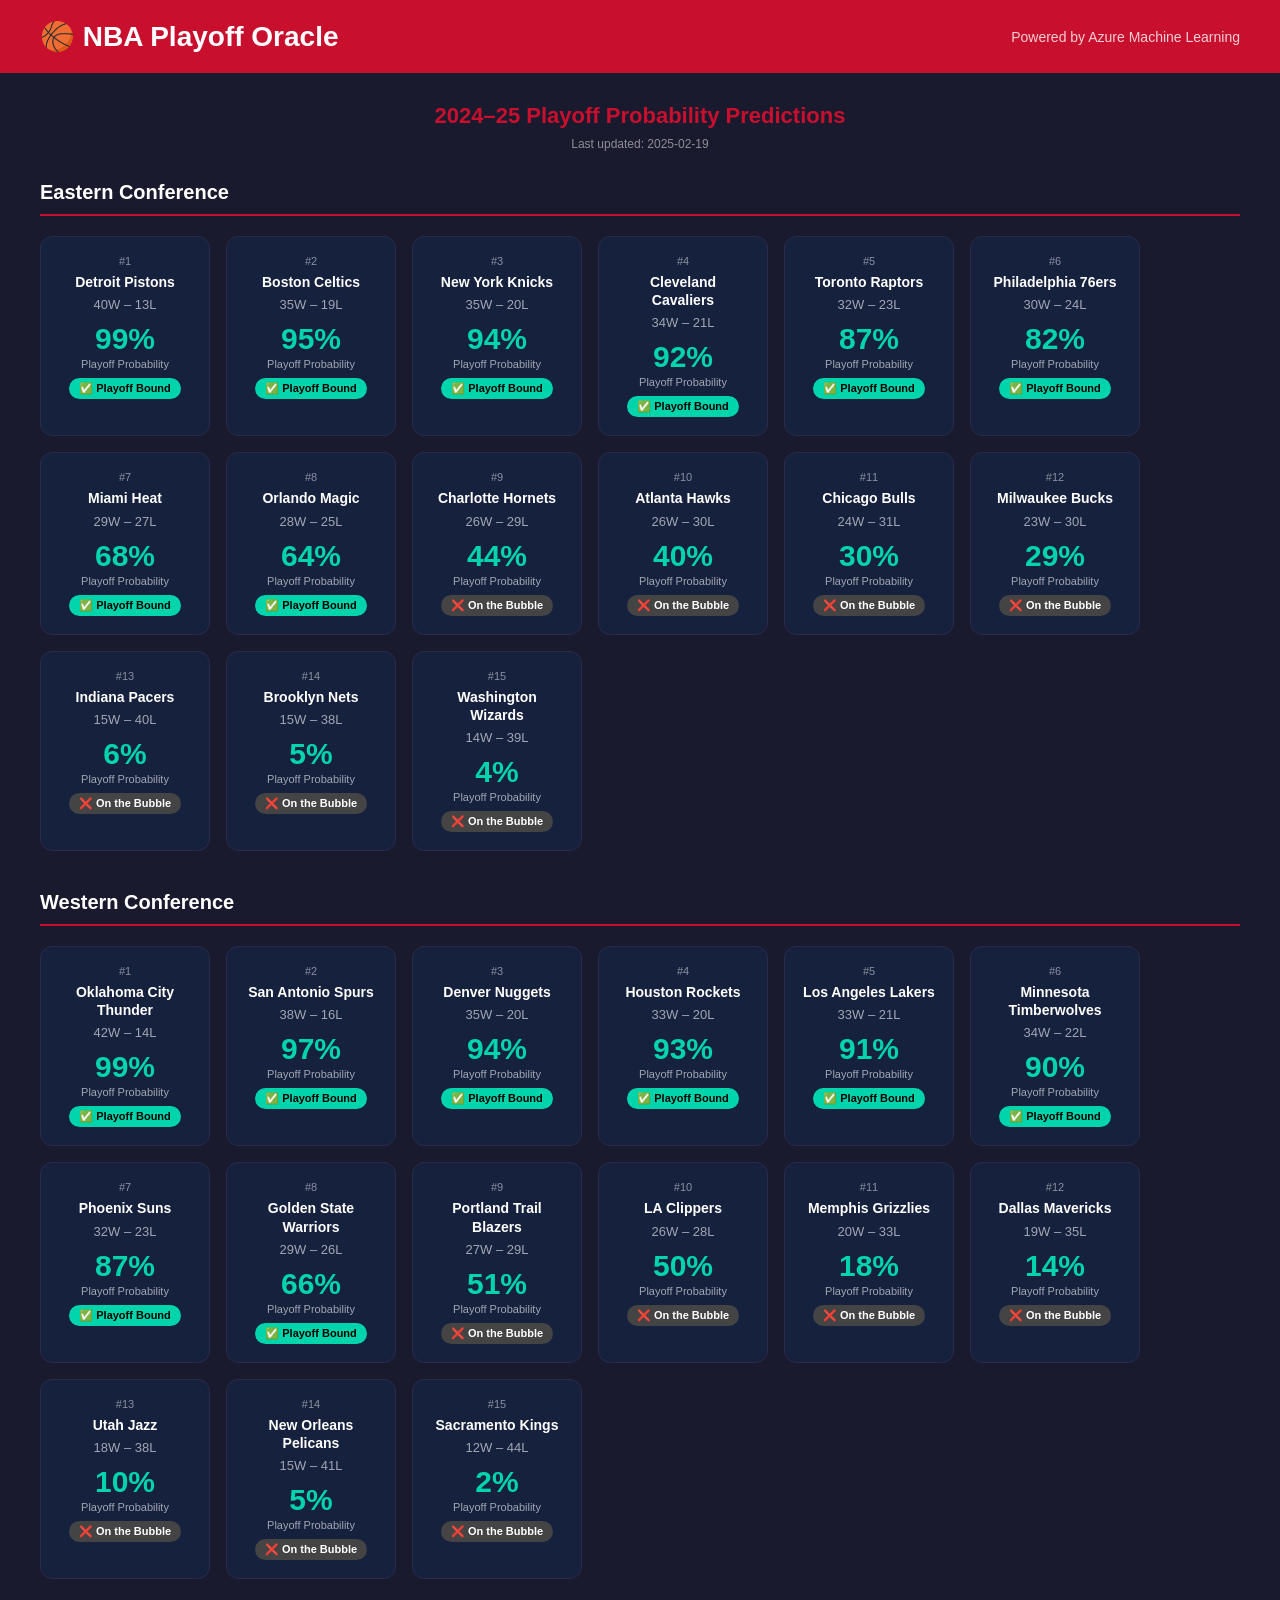
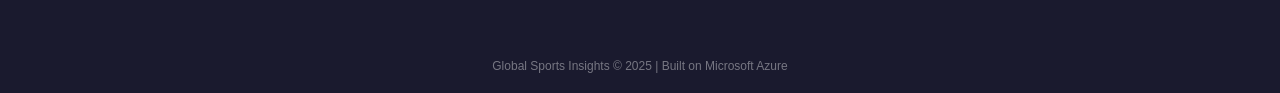
==== index.html @ 1d0e0ab2 "Initial commit - NBA Oracle" ====
<!DOCTYPE html>
<html lang="en">
<head>
  <meta charset="UTF-8" />
  <meta name="viewport" content="width=device-width, initial-scale=1.0"/>
  <title>NBA Playoff Oracle</title>
  <link rel="stylesheet" href="style.css" />
</head>
<body>
  <header>
    <div class="navbar">
      <h1 class="logo">🏀 NBA Playoff Oracle</h1>
      <p class="tagline">Powered by Azure Machine Learning</p>
    </div>
  </header>

  <main>
    <h2 class="section-title">2024–25 Playoff Probability Predictions</h2>
    <p id="last-updated" class="last-updated"></p>
    <div id="predictions-container">
      <p style="text-align:center;">Loading predictions...</p>
    </div>
  </main>

  <footer>
    <p>Global Sports Insights © 2025 | Built on Microsoft Azure</p>
  </footer>

  <script src="app.js"></script>
</body>
</html>
---- style.css ----
* { margin: 0; padding: 0; box-sizing: border-box; }

body {
  font-family: 'Arial', sans-serif;
  background-color: #1a1a2e;
  color: #ffffff;
}

.navbar {
  background-color: #c8102e;
  padding: 20px 40px;
  display: flex;
  justify-content: space-between;
  align-items: center;
}

.logo { font-size: 28px; font-weight: bold; }
.tagline { font-size: 14px; opacity: 0.8; }

.section-title {
  text-align: center;
  padding: 30px 30px 8px;
  font-size: 22px;
  color: #c8102e;
}

.last-updated {
  text-align: center;
  font-size: 12px;
  opacity: 0.5;
  margin-bottom: 10px;
}

.conference-section {
  padding: 20px 40px;
}

.conf-title {
  font-size: 20px;
  color: #ffffff;
  border-bottom: 2px solid #c8102e;
  padding-bottom: 10px;
  margin-bottom: 20px;
}

.cards-grid {
  display: flex;
  flex-wrap: wrap;
  gap: 16px;
}

.team-card {
  background-color: #16213e;
  border: 1px solid #2a2a4a;
  border-radius: 12px;
  padding: 18px;
  width: 170px;
  text-align: center;
  transition: border-color 0.2s;
}

.team-card:hover {
  border-color: #c8102e;
}

.team-rank {
  font-size: 11px;
  opacity: 0.5;
  margin-bottom: 6px;
}

.team-card h3 {
  font-size: 14px;
  margin-bottom: 6px;
  line-height: 1.3;
}

.record {
  font-size: 13px;
  opacity: 0.6;
  margin-bottom: 10px;
}

.probability {
  font-size: 30px;
  font-weight: bold;
  color: #00d4aa;
}

.prob-label {
  font-size: 11px;
  opacity: 0.6;
  margin-top: 2px;
  margin-bottom: 8px;
}

.badge {
  display: inline-block;
  padding: 4px 10px;
  border-radius: 20px;
  font-size: 11px;
  font-weight: bold;
}

.likely { background-color: #00d4aa; color: #000; }
.unlikely { background-color: #444; color: #fff; }

footer {
  text-align: center;
  padding: 20px;
  margin-top: 40px;
  font-size: 12px;
  opacity: 0.4;
}
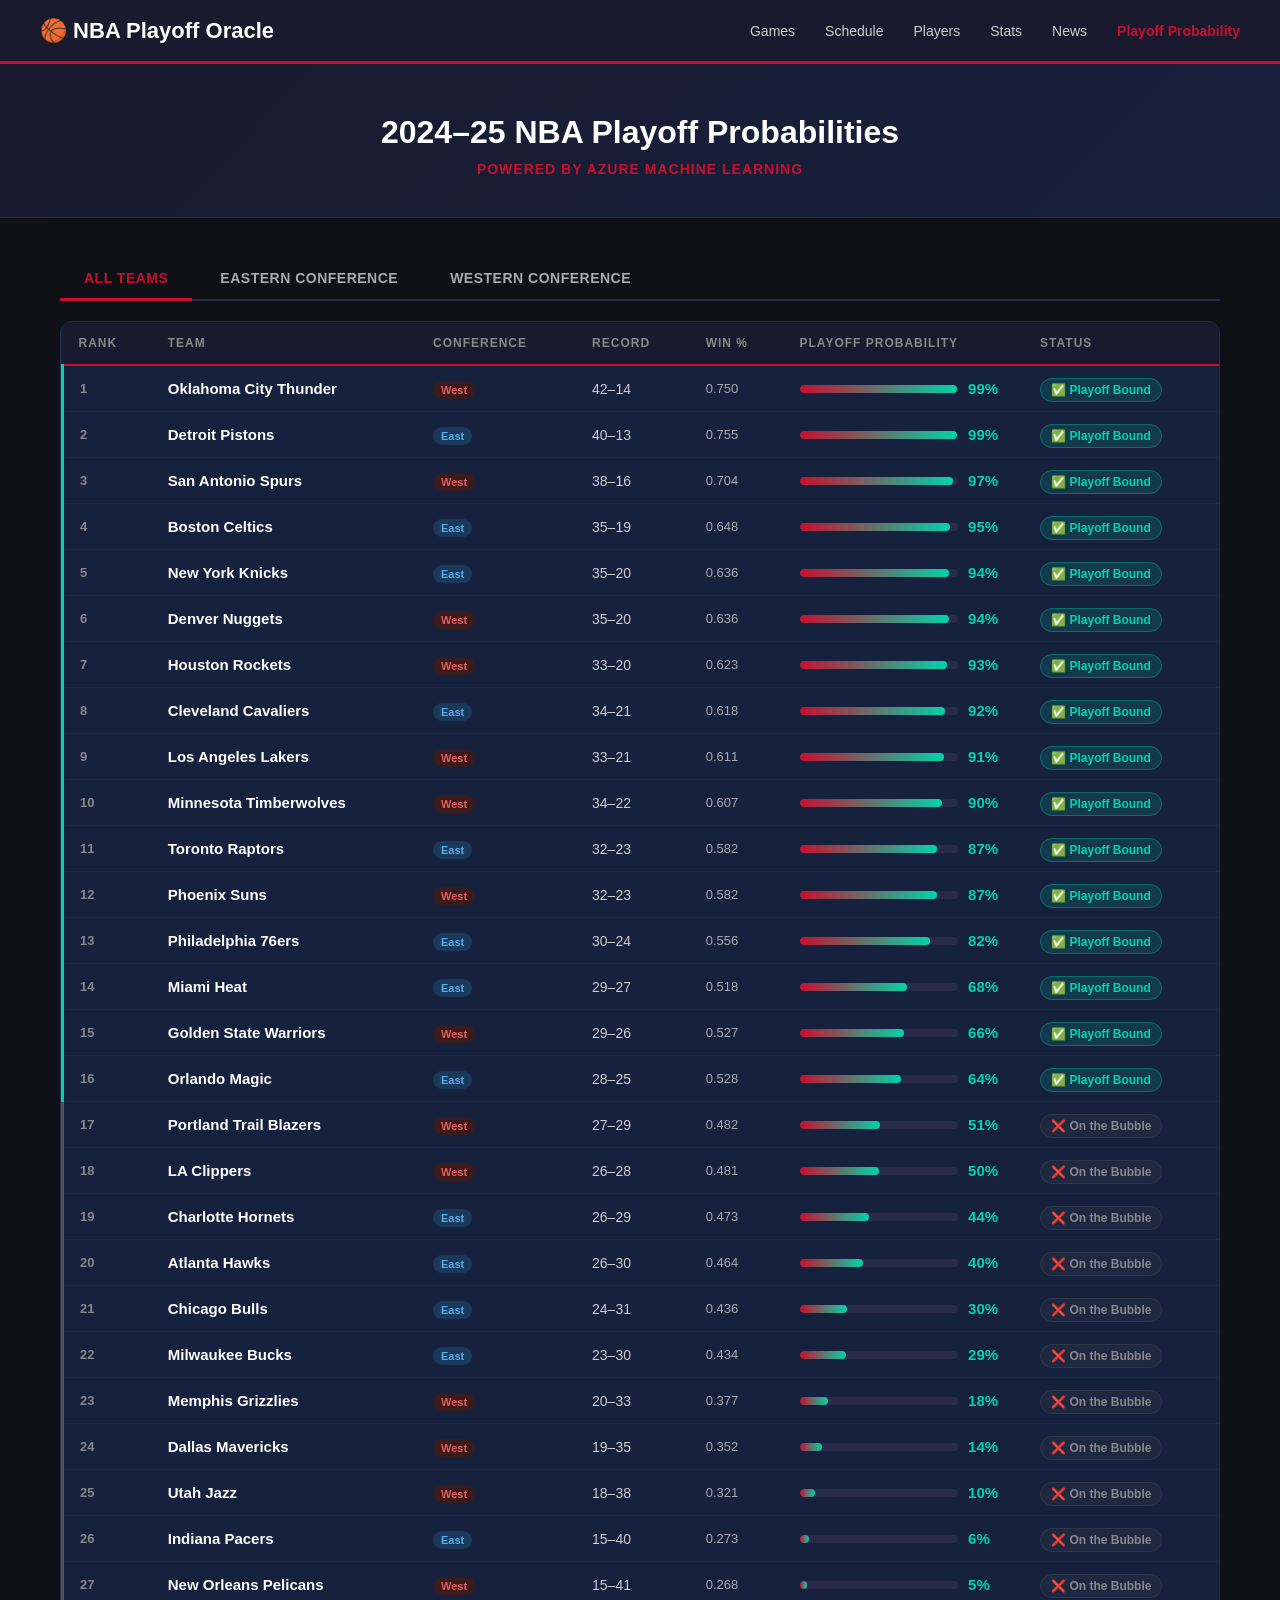
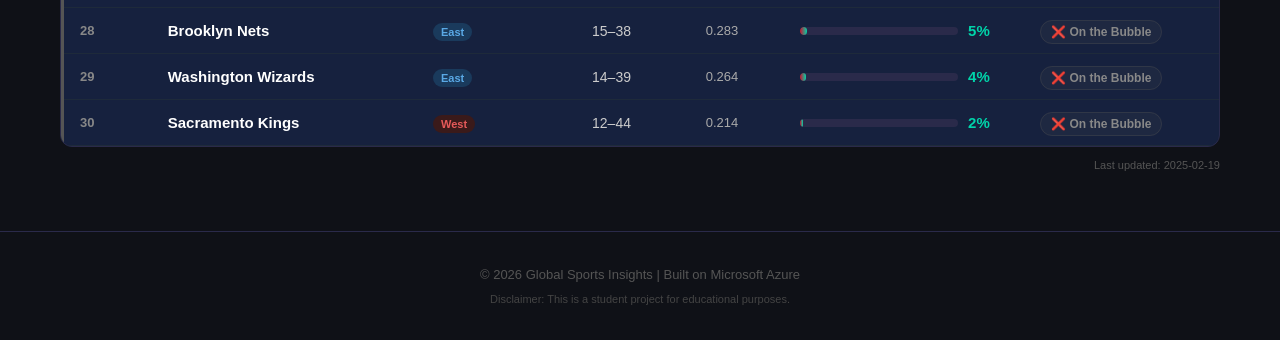
==== commit 45715449: "Redesign UI with table layout and conference tabs" ====
--- a/index.html
+++ b/index.html
@@ -7,25 +7,67 @@
   <link rel="stylesheet" href="style.css" />
 </head>
 <body>
+
+  <!-- NAVBAR -->
   <header>
-    <div class="navbar">
-      <h1 class="logo">🏀 NBA Playoff Oracle</h1>
-      <p class="tagline">Powered by Azure Machine Learning</p>
-    </div>
+    <nav class="navbar">
+      <div class="nav-logo">🏀 NBA Playoff Oracle</div>
+      <ul class="nav-links">
+        <li><a href="https://www.nba.com/games" target="_blank">Games</a></li>
+        <li><a href="https://www.nba.com/schedule" target="_blank">Schedule</a></li>
+        <li><a href="https://www.nba.com/players" target="_blank">Players</a></li>
+        <li><a href="https://www.nba.com/stats" target="_blank">Stats</a></li>
+        <li><a href="https://www.nba.com/news" target="_blank">News</a></li>
+        <li><a href="#predictions" class="nav-active">Playoff Probability</a></li>
+      </ul>
+    </nav>
   </header>
 
-  <main>
-    <h2 class="section-title">2024–25 Playoff Probability Predictions</h2>
-    <p id="last-updated" class="last-updated"></p>
-    <div id="predictions-container">
-      <p style="text-align:center;">Loading predictions...</p>
+  <!-- HERO -->
+  <section class="hero">
+    <h1>2024–25 NBA Playoff Probabilities</h1>
+    <p>Powered by Azure Machine Learning</p>
+  </section>
+
+  <!-- PREDICTIONS TABLE -->
+  <section class="predictions-section" id="predictions">
+
+    <!-- TABS -->
+    <div class="tabs">
+      <button class="tab active" onclick="filterTeams('all')">All Teams</button>
+      <button class="tab" onclick="filterTeams('East')">Eastern Conference</button>
+      <button class="tab" onclick="filterTeams('West')">Western Conference</button>
     </div>
-  </main>
 
+    <!-- TABLE -->
+    <div class="table-wrapper">
+      <table id="standings-table">
+        <thead>
+          <tr>
+            <th>Rank</th>
+            <th>Team</th>
+            <th>Conference</th>
+            <th>Record</th>
+            <th>Win %</th>
+            <th>Playoff Probability</th>
+            <th>Status</th>
+          </tr>
+        </thead>
+        <tbody id="table-body">
+          <tr><td colspan="7" style="text-align:center; padding:30px;">Loading predictions...</td></tr>
+        </tbody>
+      </table>
+    </div>
+
+    <p class="last-updated" id="last-updated"></p>
+  </section>
+
+  <!-- FOOTER -->
   <footer>
-    <p>Global Sports Insights © 2025 | Built on Microsoft Azure</p>
+    <p>© 2026 Global Sports Insights | Built on Microsoft Azure</p>
+    <p class="disclaimer">Disclaimer: This is a student project for educational purposes.</p>
   </footer>
 
   <script src="app.js"></script>
 </body>
-</html>+</html>
--- a/style.css
+++ b/style.css
@@ -2,113 +2,237 @@
 
 body {
   font-family: 'Arial', sans-serif;
+  background-color: #0f1117;
+  color: #ffffff;
+}
+
+/* NAVBAR */
+.navbar {
   background-color: #1a1a2e;
+  border-bottom: 3px solid #c8102e;
+  padding: 0 40px;
+  display: flex;
+  align-items: center;
+  justify-content: space-between;
+  height: 64px;
+}
+
+.nav-logo {
+  font-size: 22px;
+  font-weight: bold;
+  color: #fff;
+  white-space: nowrap;
+}
+
+.nav-links {
+  list-style: none;
+  display: flex;
+  gap: 30px;
+}
+
+.nav-links a {
+  color: #ccc;
+  text-decoration: none;
+  font-size: 14px;
+  transition: color 0.2s;
+}
+
+.nav-links a:hover,
+.nav-links a.nav-active {
+  color: #c8102e;
+  font-weight: bold;
+}
+
+/* HERO */
+.hero {
+  background: linear-gradient(135deg, #1a1a2e 0%, #16213e 100%);
+  text-align: center;
+  padding: 50px 20px 40px;
+  border-bottom: 1px solid #2a2a4a;
+}
+
+.hero h1 {
+  font-size: 32px;
   color: #ffffff;
-}
-
-.navbar {
-  background-color: #c8102e;
-  padding: 20px 40px;
-  display: flex;
-  justify-content: space-between;
+  margin-bottom: 10px;
+}
+
+.hero p {
+  font-size: 14px;
+  color: #c8102e;
+  font-weight: bold;
+  letter-spacing: 1px;
+  text-transform: uppercase;
+}
+
+/* PREDICTIONS SECTION */
+.predictions-section {
+  max-width: 1200px;
+  margin: 40px auto;
+  padding: 0 20px;
+}
+
+/* TABS */
+.tabs {
+  display: flex;
+  gap: 4px;
+  margin-bottom: 20px;
+  border-bottom: 2px solid #2a2a4a;
+  padding-bottom: 0;
+}
+
+.tab {
+  background: none;
+  border: none;
+  color: #aaa;
+  font-size: 14px;
+  font-weight: bold;
+  padding: 12px 24px;
+  cursor: pointer;
+  border-bottom: 3px solid transparent;
+  margin-bottom: -2px;
+  transition: all 0.2s;
+  text-transform: uppercase;
+  letter-spacing: 0.5px;
+}
+
+.tab:hover { color: #fff; }
+
+.tab.active {
+  color: #c8102e;
+  border-bottom: 3px solid #c8102e;
+}
+
+/* TABLE */
+.table-wrapper {
+  background-color: #16213e;
+  border-radius: 12px;
+  overflow: hidden;
+  border: 1px solid #2a2a4a;
+}
+
+table {
+  width: 100%;
+  border-collapse: collapse;
+}
+
+thead tr {
+  background-color: #1a1a2e;
+  border-bottom: 2px solid #c8102e;
+}
+
+thead th {
+  padding: 14px 16px;
+  text-align: left;
+  font-size: 12px;
+  text-transform: uppercase;
+  letter-spacing: 1px;
+  color: #888;
+}
+
+tbody tr {
+  border-bottom: 1px solid #1e2a3a;
+  transition: background 0.15s;
+}
+
+tbody tr:hover { background-color: #1e2a3a; }
+
+tbody tr.playoff-row { border-left: 3px solid #00d4aa; }
+tbody tr.bubble-row  { border-left: 3px solid #555; }
+
+tbody td {
+  padding: 14px 16px;
+  font-size: 14px;
+}
+
+.rank-cell {
+  font-weight: bold;
+  color: #888;
+  font-size: 13px;
+}
+
+.team-name {
+  font-weight: bold;
+  font-size: 15px;
+}
+
+.conf-badge {
+  font-size: 11px;
+  padding: 3px 8px;
+  border-radius: 10px;
+  font-weight: bold;
+}
+
+.conf-east { background-color: #1a3a5c; color: #5aa9e6; }
+.conf-west { background-color: #3a1a1a; color: #e65a5a; }
+
+.record-cell { color: #ccc; }
+.winpct-cell { color: #aaa; font-size: 13px; }
+
+.prob-bar-wrapper {
+  display: flex;
   align-items: center;
-}
-
-.logo { font-size: 28px; font-weight: bold; }
-.tagline { font-size: 14px; opacity: 0.8; }
-
-.section-title {
-  text-align: center;
-  padding: 30px 30px 8px;
-  font-size: 22px;
-  color: #c8102e;
-}
-
-.last-updated {
-  text-align: center;
+  gap: 10px;
+}
+
+.prob-bar-bg {
+  flex: 1;
+  height: 8px;
+  background: #2a2a4a;
+  border-radius: 4px;
+  overflow: hidden;
+}
+
+.prob-bar-fill {
+  height: 100%;
+  border-radius: 4px;
+  background: linear-gradient(90deg, #c8102e, #00d4aa);
+  transition: width 0.4s ease;
+}
+
+.prob-text {
+  font-weight: bold;
+  font-size: 15px;
+  color: #00d4aa;
+  min-width: 40px;
+}
+
+.status-badge {
   font-size: 12px;
-  opacity: 0.5;
-  margin-bottom: 10px;
-}
-
-.conference-section {
-  padding: 20px 40px;
-}
-
-.conf-title {
-  font-size: 20px;
-  color: #ffffff;
-  border-bottom: 2px solid #c8102e;
-  padding-bottom: 10px;
-  margin-bottom: 20px;
-}
-
-.cards-grid {
-  display: flex;
-  flex-wrap: wrap;
-  gap: 16px;
-}
-
-.team-card {
-  background-color: #16213e;
-  border: 1px solid #2a2a4a;
-  border-radius: 12px;
-  padding: 18px;
-  width: 170px;
-  text-align: center;
-  transition: border-color 0.2s;
-}
-
-.team-card:hover {
-  border-color: #c8102e;
-}
-
-.team-rank {
-  font-size: 11px;
-  opacity: 0.5;
-  margin-bottom: 6px;
-}
-
-.team-card h3 {
-  font-size: 14px;
-  margin-bottom: 6px;
-  line-height: 1.3;
-}
-
-.record {
-  font-size: 13px;
-  opacity: 0.6;
-  margin-bottom: 10px;
-}
-
-.probability {
-  font-size: 30px;
-  font-weight: bold;
-  color: #00d4aa;
-}
-
-.prob-label {
-  font-size: 11px;
-  opacity: 0.6;
-  margin-top: 2px;
-  margin-bottom: 8px;
-}
-
-.badge {
-  display: inline-block;
   padding: 4px 10px;
   border-radius: 20px;
+  font-weight: bold;
+  white-space: nowrap;
+}
+
+.status-in  { background-color: #00d4aa22; color: #00d4aa; border: 1px solid #00d4aa55; }
+.status-out { background-color: #55555522; color: #888;    border: 1px solid #55555555; }
+
+/* LAST UPDATED */
+.last-updated {
+  text-align: right;
   font-size: 11px;
-  font-weight: bold;
-}
-
-.likely { background-color: #00d4aa; color: #000; }
-.unlikely { background-color: #444; color: #fff; }
-
+  color: #555;
+  margin-top: 12px;
+}
+
+/* FOOTER */
 footer {
   text-align: center;
-  padding: 20px;
-  margin-top: 40px;
-  font-size: 12px;
-  opacity: 0.4;
-}+  padding: 30px 20px;
+  margin-top: 60px;
+  border-top: 1px solid #2a2a4a;
+  color: #555;
+  font-size: 13px;
+  line-height: 2;
+}
+
+.disclaimer { font-size: 11px; color: #444; }
+
+/* RESPONSIVE */
+@media (max-width: 768px) {
+  .nav-links { display: none; }
+  .hero h1 { font-size: 22px; }
+  thead th:nth-child(3),
+  tbody td:nth-child(3) { display: none; }
+}
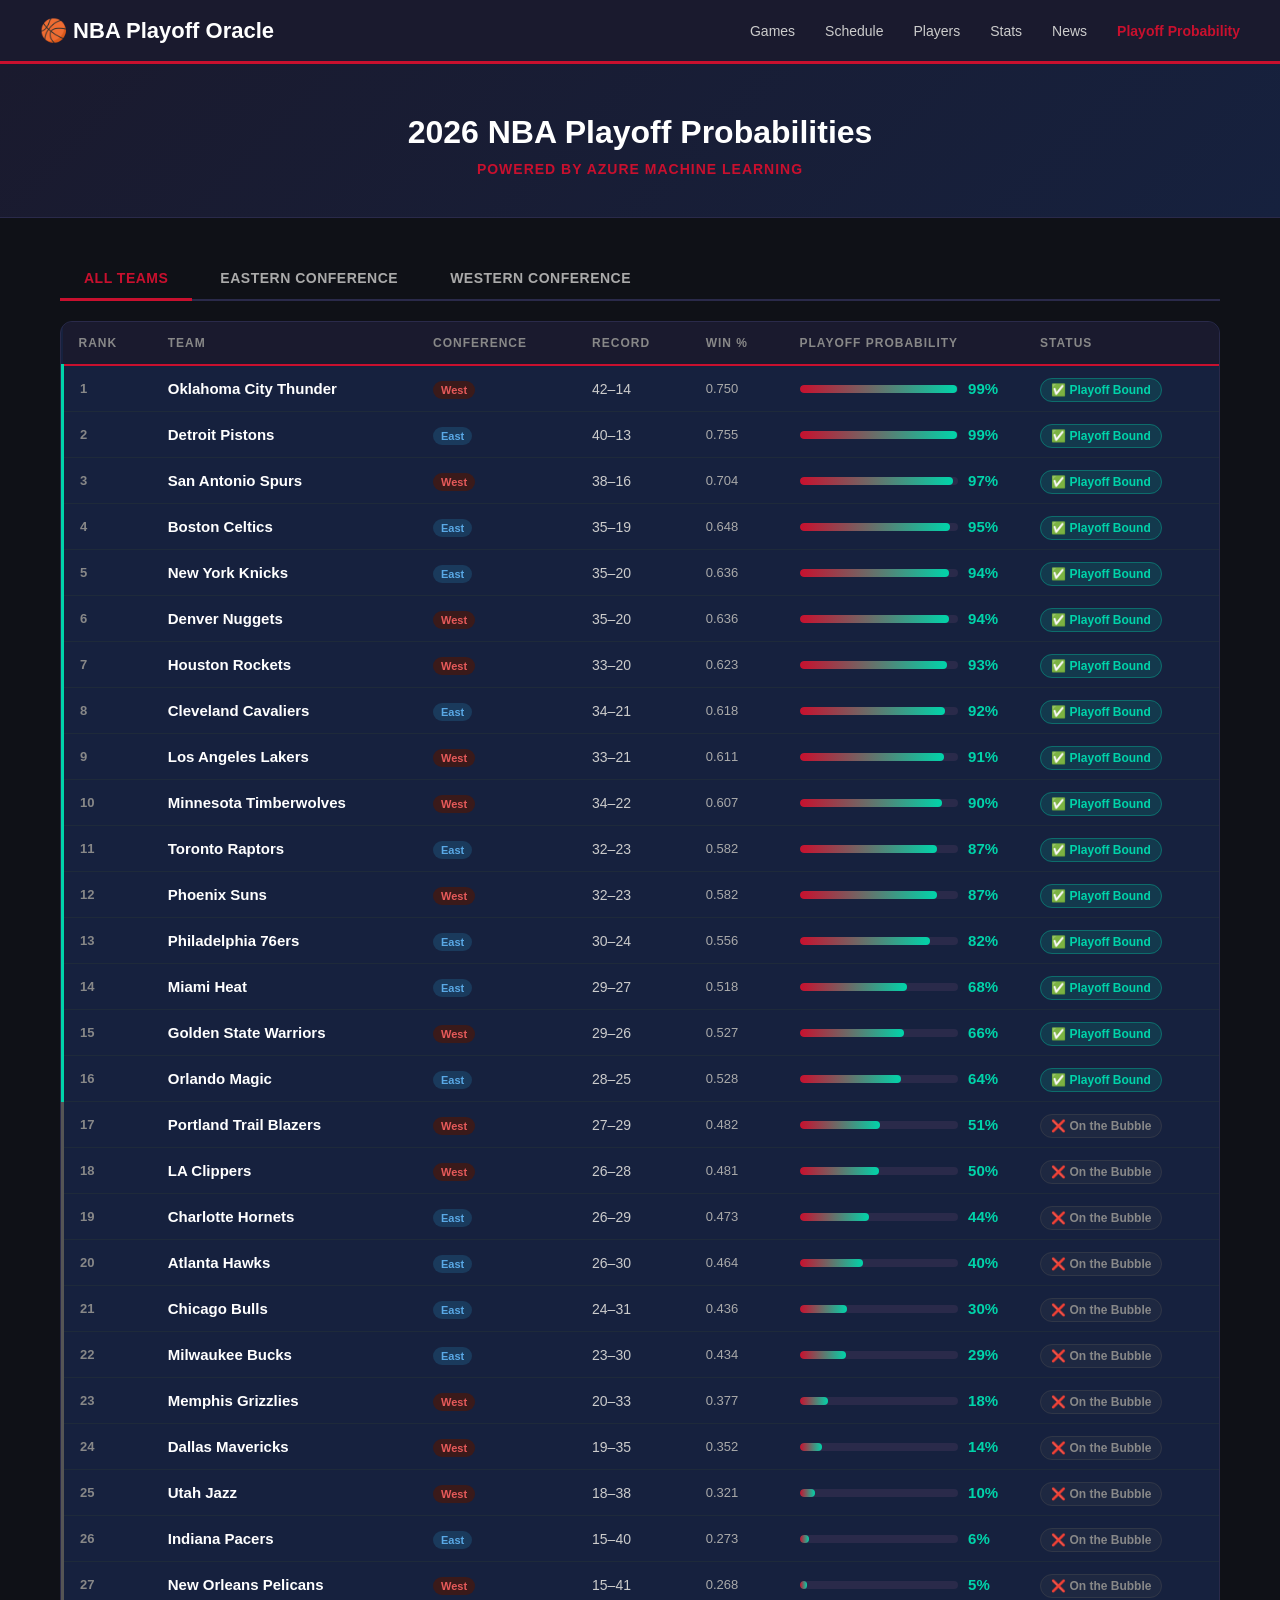
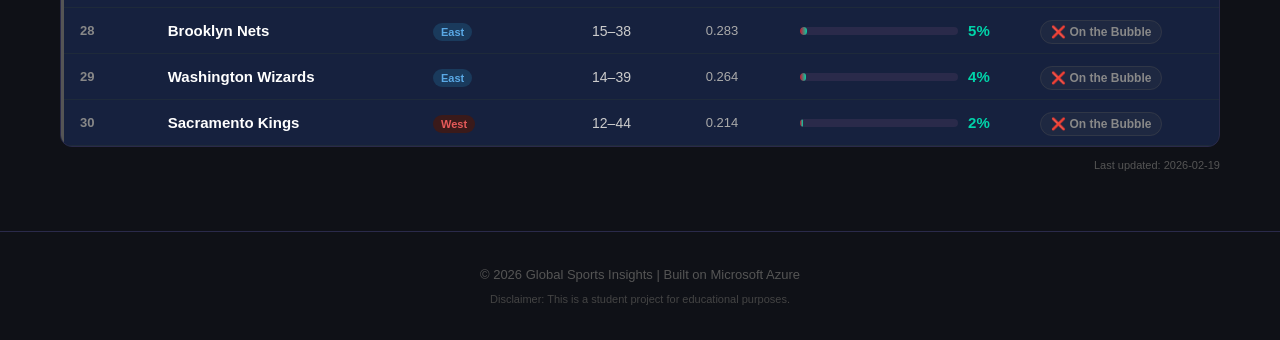
==== commit 08d5c87f: "hvyh" ====
--- a/index.html
+++ b/index.html
@@ -25,7 +25,7 @@
 
   <!-- HERO -->
   <section class="hero">
-    <h1>2024–25 NBA Playoff Probabilities</h1>
+    <h1>2026 NBA Playoff Probabilities</h1>
     <p>Powered by Azure Machine Learning</p>
   </section>
 
